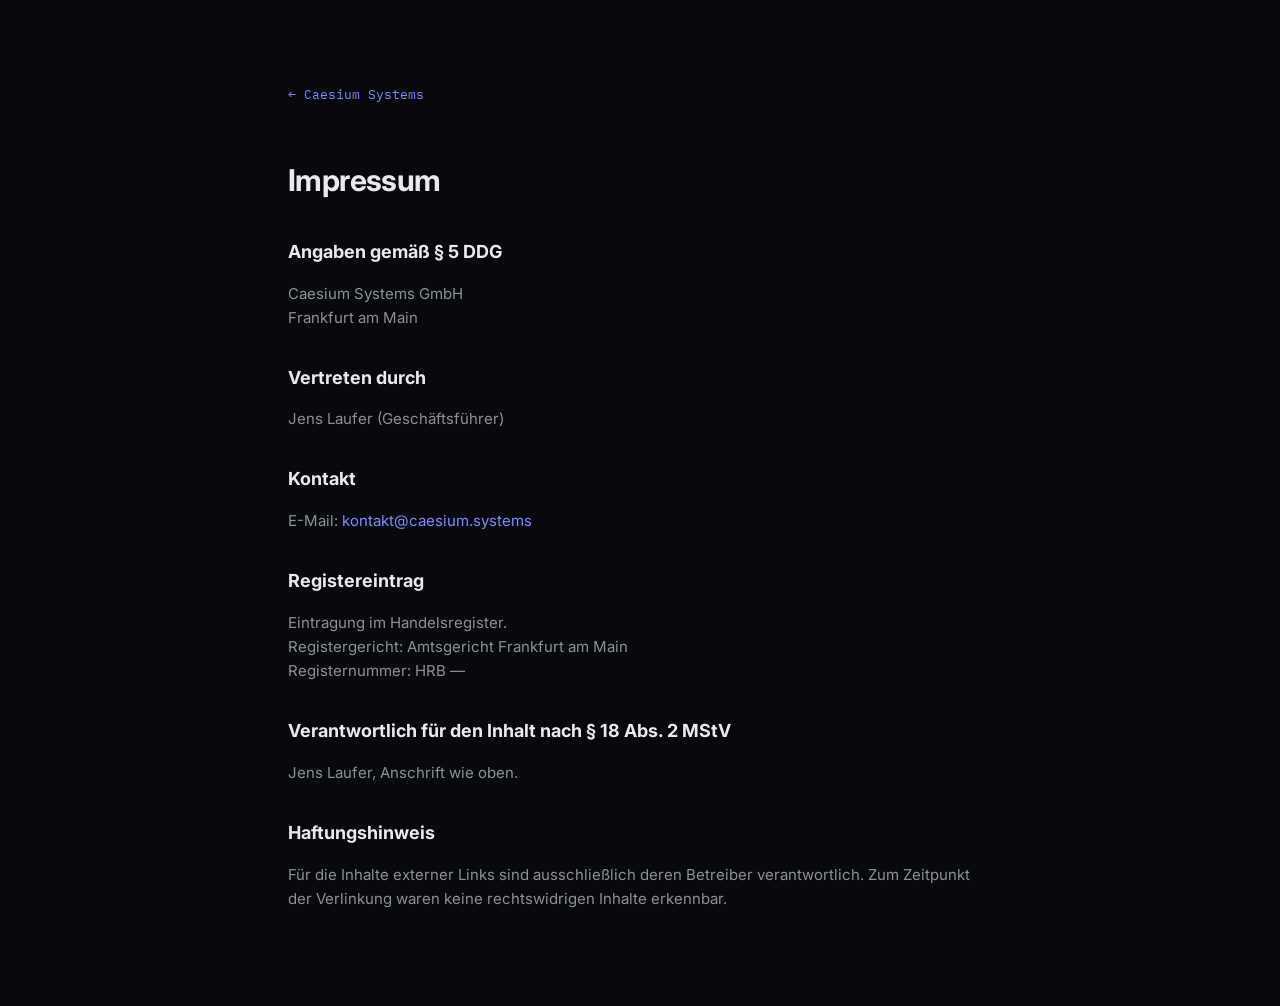
==== impressum.html @ a2c6681a "Caesium Systems — company site (static, GitHub Pages)" ====
<!doctype html>
<html lang="de">
<head>
<meta charset="utf-8">
<meta name="viewport" content="width=device-width, initial-scale=1">
<title>Impressum — Caesium Systems</title>
<meta name="robots" content="noindex">
<link rel="preconnect" href="https://fonts.googleapis.com">
<link rel="preconnect" href="https://fonts.gstatic.com" crossorigin>
<link href="https://fonts.googleapis.com/css2?family=Inter:wght@400;500;600&family=IBM+Plex+Mono:wght@400;500&display=swap" rel="stylesheet">
<link rel="stylesheet" href="styles.css">
</head>
<body>
<div class="legal">
  <a class="back" href="index.html">← Caesium Systems</a>
  <h1>Impressum</h1>

  <h2>Angaben gemäß § 5 DDG</h2>
  <p>
    Caesium Systems GmbH<br>
    <!-- TODO Jens: Straße & Hausnummer eintragen, falls die Seite öffentlich „echt“ wirken soll -->
    Frankfurt am Main
  </p>

  <h2>Vertreten durch</h2>
  <p>Jens Laufer (Geschäftsführer)</p>

  <h2>Kontakt</h2>
  <p>E-Mail: <a href="mailto:kontakt@caesium.systems">kontakt@caesium.systems</a></p>

  <h2>Registereintrag</h2>
  <p>
    Eintragung im Handelsregister.<br>
    Registergericht: Amtsgericht Frankfurt am Main<br>
    <!-- TODO Jens: echte HRB-Nummer & USt-IdNr. eintragen, falls gewünscht -->
    Registernummer: HRB —
  </p>

  <h2>Verantwortlich für den Inhalt nach § 18 Abs. 2 MStV</h2>
  <p>Jens Laufer, Anschrift wie oben.</p>

  <h2>Haftungshinweis</h2>
  <p>Für die Inhalte externer Links sind ausschließlich deren Betreiber verantwortlich. Zum Zeitpunkt der Verlinkung waren keine rechtswidrigen Inhalte erkennbar.</p>
</div>
</body>
</html>
---- styles.css ----
/* Caesium Systems — precision-engineering aesthetic
   Near-black canvas, hairline structure, one cold spectral accent (caesium blue-violet ~455nm). */

:root {
  --bg:        #08090c;
  --bg-soft:   #0d0f14;
  --panel:     #0f1218;
  --line:      #1c2029;
  --line-soft: #14171d;
  --text:      #e8eaef;
  --muted:     #8a909c;
  --faint:     #565d6b;
  --accent:    #7c8cff;   /* caesium emission, blue-violet */
  --accent-dim:#3a4a8c;
  --good:      #4fd1b5;
  --mono: "IBM Plex Mono", ui-monospace, "SF Mono", Menlo, monospace;
  --sans: "Inter", -apple-system, BlinkMacSystemFont, "Segoe UI", sans-serif;
  --maxw: 1180px;
}

* { box-sizing: border-box; }
html { scroll-behavior: smooth; }
body {
  margin: 0;
  background: var(--bg);
  color: var(--text);
  font-family: var(--sans);
  font-size: 17px;
  line-height: 1.6;
  -webkit-font-smoothing: antialiased;
  text-rendering: optimizeLegibility;
}
body::selection, ::selection { background: var(--accent); color: #08090c; }

a { color: inherit; text-decoration: none; }
.wrap { max-width: var(--maxw); margin: 0 auto; padding: 0 28px; }

.mono { font-family: var(--mono); }
.tag {
  font-family: var(--mono);
  font-size: 11.5px;
  letter-spacing: 0.18em;
  text-transform: uppercase;
  color: var(--accent);
}
.muted { color: var(--muted); }

/* ── Topbar ─────────────────────────────────────────── */
header.top {
  position: sticky; top: 0; z-index: 50;
  background: rgba(8,9,12,0.78);
  backdrop-filter: blur(12px);
  border-bottom: 1px solid var(--line-soft);
}
.top .wrap { display: flex; align-items: center; gap: 32px; height: 64px; }
.brand { display: flex; align-items: center; gap: 11px; font-weight: 600; letter-spacing: 0.02em; }
.brand .dot {
  width: 9px; height: 9px; border-radius: 50%;
  background: var(--accent);
  box-shadow: 0 0 0 3px rgba(124,140,255,0.16), 0 0 14px 1px rgba(124,140,255,0.7);
}
.brand b { font-weight: 600; font-size: 16px; letter-spacing: 0.06em; }
nav.main { display: flex; gap: 26px; margin-left: auto; align-items: center; }
nav.main a { font-size: 14px; color: var(--muted); transition: color .18s; }
nav.main a:hover { color: var(--text); }
.clock {
  font-family: var(--mono); font-size: 12px; color: var(--faint);
  border-left: 1px solid var(--line); padding-left: 18px; min-width: 158px;
  letter-spacing: 0.02em;
}
.clock b { color: var(--accent); font-weight: 400; }
@media (max-width: 820px){ nav.main, .clock { display:none; } }

/* ── Hero ───────────────────────────────────────────── */
.hero { position: relative; padding: 104px 0 88px; border-bottom: 1px solid var(--line-soft); overflow: hidden; }
.hero::before {
  content:""; position:absolute; inset:0;
  background:
    radial-gradient(620px 320px at 78% -8%, rgba(124,140,255,0.10), transparent 70%),
    linear-gradient(transparent 31px, var(--line-soft) 32px) 0 0 / 100% 32px;
  -webkit-mask-image: linear-gradient(#000, transparent 78%);
          mask-image: linear-gradient(#000, transparent 78%);
  opacity:.5; pointer-events:none;
}
.hero .wrap { position: relative; }
.hero h1 {
  font-size: clamp(34px, 5.4vw, 64px);
  line-height: 1.04; letter-spacing: -0.025em; font-weight: 600;
  margin: 22px 0 0; max-width: 16ch;
}
.hero h1 em { font-style: normal; color: var(--accent); }
.hero .lede { margin: 26px 0 0; max-width: 56ch; font-size: 19px; color: var(--muted); }
.hero .cta { margin-top: 38px; display: flex; gap: 14px; flex-wrap: wrap; }
.btn {
  display: inline-flex; align-items: center; gap: 9px;
  font-size: 14.5px; font-weight: 500; padding: 12px 20px;
  border: 1px solid var(--line); border-radius: 2px; color: var(--text);
  transition: border-color .18s, background .18s, color .18s;
}
.btn.primary { background: var(--accent); color: #07080b; border-color: var(--accent); font-weight: 600; }
.btn.primary:hover { background: #95a2ff; border-color: #95a2ff; }
.btn:hover { border-color: var(--accent-dim); }
.btn .arr { font-family: var(--mono); }

.specstrip {
  margin-top: 64px; display: grid; grid-template-columns: repeat(4, 1fr);
  border: 1px solid var(--line); border-radius: 3px; overflow: hidden;
  background: var(--bg-soft);
}
.specstrip div { padding: 20px 22px; border-right: 1px solid var(--line); }
.specstrip div:last-child { border-right: 0; }
.specstrip .v { font-family: var(--mono); font-size: 25px; color: var(--text); letter-spacing: -0.01em; }
.specstrip .v small { color: var(--accent); font-size: 15px; }
.specstrip .k { margin-top: 6px; font-size: 12.5px; color: var(--faint); letter-spacing: 0.03em; }
@media (max-width: 720px){ .specstrip { grid-template-columns: 1fr 1fr; } .specstrip div:nth-child(2){border-right:0;} }

/* ── Sections ───────────────────────────────────────── */
section { padding: 92px 0; border-bottom: 1px solid var(--line-soft); }
.shead { display: flex; align-items: baseline; gap: 18px; margin-bottom: 14px; }
.shead .no { font-family: var(--mono); font-size: 12px; color: var(--accent-dim); }
section h2 {
  font-size: clamp(26px, 3.2vw, 38px); font-weight: 600; letter-spacing: -0.02em;
  margin: 6px 0 0; max-width: 22ch;
}
section .intro { color: var(--muted); max-width: 60ch; margin: 18px 0 0; font-size: 18px; }

/* Capabilities */
.caps { margin-top: 52px; display: grid; grid-template-columns: repeat(2, 1fr); gap: 1px; background: var(--line); border: 1px solid var(--line); border-radius: 3px; overflow: hidden; }
.cap { background: var(--panel); padding: 34px 32px; transition: background .2s; }
.cap:hover { background: #12161d; }
.cap .ix { font-family: var(--mono); font-size: 12px; color: var(--accent); letter-spacing: 0.1em; }
.cap h3 { font-size: 20px; font-weight: 600; margin: 14px 0 10px; letter-spacing: -0.01em; }
.cap p { color: var(--muted); margin: 0; font-size: 15.5px; }
.cap ul { list-style: none; padding: 0; margin: 18px 0 0; }
.cap li { font-family: var(--mono); font-size: 12.5px; color: var(--faint); padding: 6px 0; border-top: 1px solid var(--line-soft); }
.cap li::before { content: "› "; color: var(--accent-dim); }
@media (max-width: 760px){ .caps { grid-template-columns: 1fr; } }

/* Approach */
.steps { margin-top: 48px; display: grid; grid-template-columns: repeat(3, 1fr); gap: 26px; }
.step { border-top: 2px solid var(--accent-dim); padding-top: 20px; }
.step .n { font-family: var(--mono); font-size: 12px; color: var(--accent); }
.step h4 { font-size: 18px; margin: 10px 0 8px; font-weight: 600; }
.step p { color: var(--muted); font-size: 15px; margin: 0; }
@media (max-width: 760px){ .steps { grid-template-columns: 1fr; } }

/* References */
.refs { margin-top: 48px; display: flex; flex-direction: column; }
.ref {
  display: grid; grid-template-columns: 1fr auto; gap: 24px; align-items: center;
  padding: 28px 0; border-top: 1px solid var(--line);
}
.ref:last-child { border-bottom: 1px solid var(--line); }
.ref .who { font-size: 18px; font-weight: 500; }
.ref .what { color: var(--muted); font-size: 15px; margin-top: 5px; max-width: 62ch; }
.ref .metric { font-family: var(--mono); text-align: right; white-space: nowrap; }
.ref .metric b { display:block; font-size: 23px; color: var(--good); font-weight: 400; }
.ref .metric span { font-size: 11.5px; color: var(--faint); letter-spacing: 0.04em; }
@media (max-width: 640px){ .ref { grid-template-columns: 1fr; } .ref .metric { text-align: left; } }

/* Founder / team */
.team { margin-top: 50px; display: grid; grid-template-columns: 1.1fr 1fr; gap: 56px; align-items: start; }
.team .bio p { color: var(--muted); }
.team .bio p.lead { color: var(--text); font-size: 18px; }
.person { border: 1px solid var(--line); border-radius: 3px; background: var(--bg-soft); padding: 28px; }
.person .mark { width: 46px; height: 46px; border-radius: 50%; background: radial-gradient(circle at 35% 30%, #aeb8ff, var(--accent) 45%, #2a306b); box-shadow: 0 0 22px rgba(124,140,255,0.35); }
.person h4 { margin: 18px 0 2px; font-size: 18px; }
.person .role { font-family: var(--mono); font-size: 12.5px; color: var(--accent); }
.person p { color: var(--muted); font-size: 14.5px; margin: 14px 0 0; }
@media (max-width: 760px){ .team { grid-template-columns: 1fr; gap: 32px; } }

/* Contact */
#kontakt { background: var(--bg-soft); }
.contact { display: grid; grid-template-columns: 1fr 1fr; gap: 40px; align-items: end; }
.contact .big { font-size: clamp(24px, 3vw, 34px); font-weight: 600; letter-spacing: -0.02em; max-width: 18ch; }
.contact .lines { font-family: var(--mono); font-size: 14px; color: var(--muted); }
.contact .lines a { color: var(--text); border-bottom: 1px solid var(--accent-dim); }
.contact .lines div { padding: 7px 0; }
@media (max-width: 720px){ .contact { grid-template-columns: 1fr; gap: 24px; } }

/* Footer */
footer.foot { padding: 40px 0; color: var(--faint); font-size: 13px; }
footer.foot .wrap { display: flex; gap: 22px; align-items: center; flex-wrap: wrap; }
footer.foot a { color: var(--muted); }
footer.foot a:hover { color: var(--text); }
footer.foot .sp { margin-left: auto; }

/* Legal pages */
.legal { max-width: 760px; margin: 0 auto; padding: 80px 28px; }
.legal h1 { font-size: 30px; letter-spacing: -0.02em; }
.legal h2 { font-size: 18px; margin-top: 34px; }
.legal p, .legal li { color: var(--muted); font-size: 15px; }
.legal a { color: var(--accent); }
.back { font-family: var(--mono); font-size: 13px; color: var(--muted); display:inline-block; margin-bottom: 30px; }
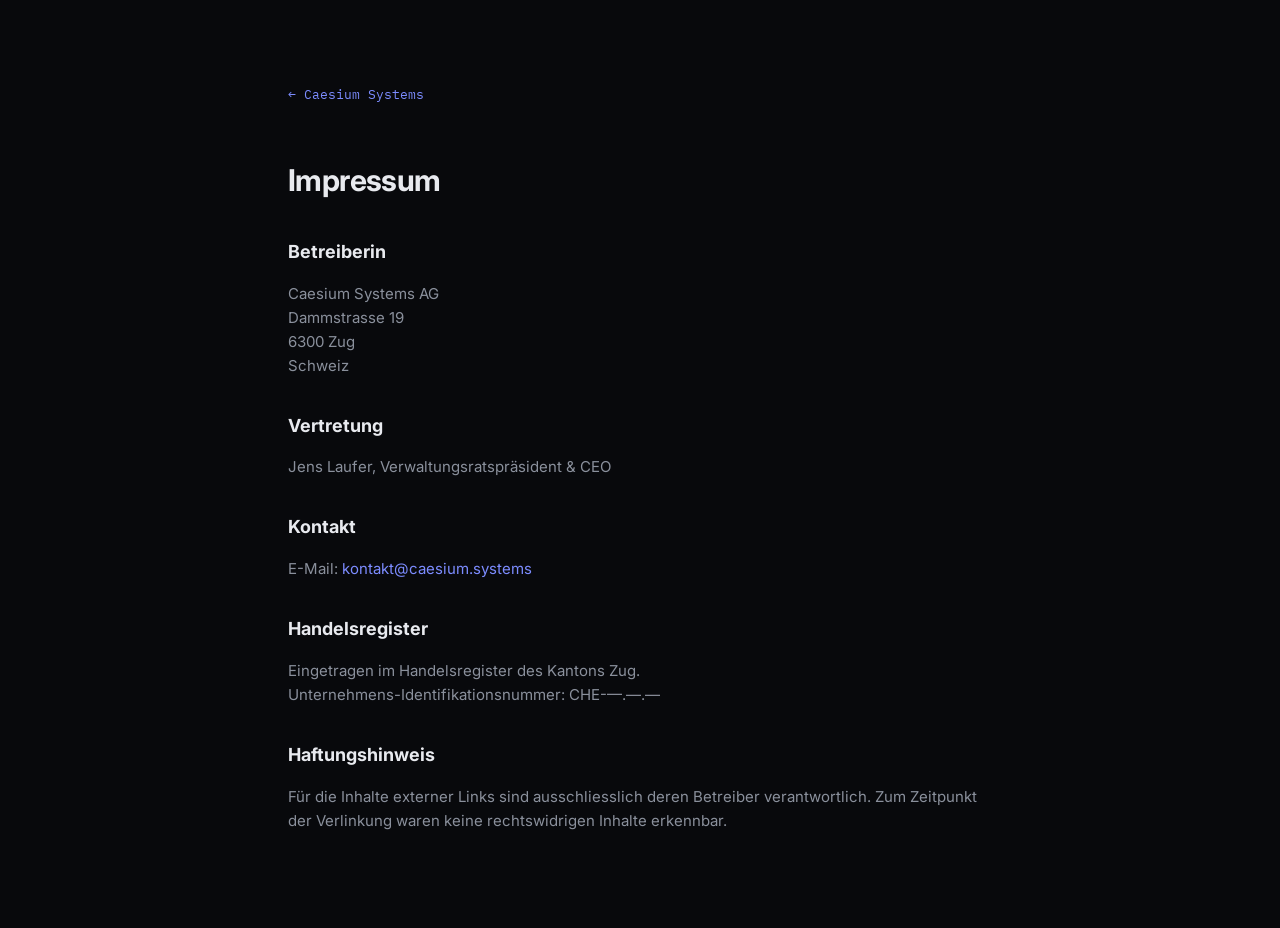
==== commit 981beaad: "Relocate HQ to Zug (Swiss AG), remote-first team" ====
--- a/impressum.html
+++ b/impressum.html
@@ -15,32 +15,29 @@
   <a class="back" href="index.html">← Caesium Systems</a>
   <h1>Impressum</h1>
 
-  <h2>Angaben gemäß § 5 DDG</h2>
+  <h2>Betreiberin</h2>
   <p>
-    Caesium Systems GmbH<br>
-    <!-- TODO Jens: Straße & Hausnummer eintragen, falls die Seite öffentlich „echt“ wirken soll -->
-    Frankfurt am Main
+    Caesium Systems AG<br>
+    Dammstrasse 19<br>
+    6300 Zug<br>
+    Schweiz
   </p>
 
-  <h2>Vertreten durch</h2>
-  <p>Jens Laufer (Geschäftsführer)</p>
+  <h2>Vertretung</h2>
+  <p>Jens Laufer, Verwaltungsratspräsident &amp; CEO</p>
 
   <h2>Kontakt</h2>
   <p>E-Mail: <a href="mailto:kontakt@caesium.systems">kontakt@caesium.systems</a></p>
 
-  <h2>Registereintrag</h2>
+  <h2>Handelsregister</h2>
   <p>
-    Eintragung im Handelsregister.<br>
-    Registergericht: Amtsgericht Frankfurt am Main<br>
-    <!-- TODO Jens: echte HRB-Nummer & USt-IdNr. eintragen, falls gewünscht -->
-    Registernummer: HRB —
+    Eingetragen im Handelsregister des Kantons Zug.<br>
+    <!-- TODO Jens: echte UID/CHE-Nummer eintragen, falls die Seite voll „echt“ wirken soll -->
+    Unternehmens-Identifikationsnummer: CHE-—.—.—
   </p>
 
-  <h2>Verantwortlich für den Inhalt nach § 18 Abs. 2 MStV</h2>
-  <p>Jens Laufer, Anschrift wie oben.</p>
-
   <h2>Haftungshinweis</h2>
-  <p>Für die Inhalte externer Links sind ausschließlich deren Betreiber verantwortlich. Zum Zeitpunkt der Verlinkung waren keine rechtswidrigen Inhalte erkennbar.</p>
+  <p>Für die Inhalte externer Links sind ausschliesslich deren Betreiber verantwortlich. Zum Zeitpunkt der Verlinkung waren keine rechtswidrigen Inhalte erkennbar.</p>
 </div>
 </body>
 </html>
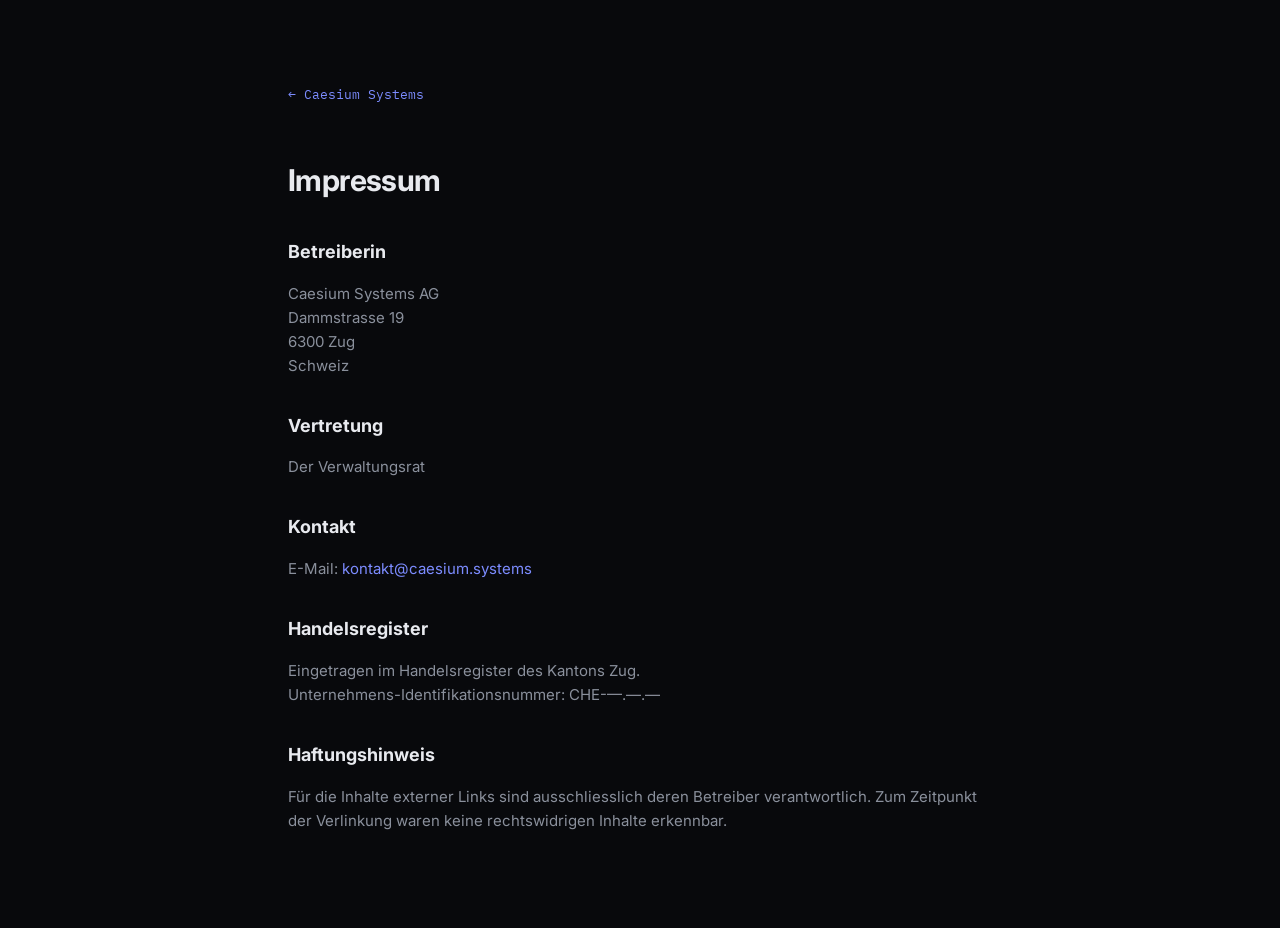
==== commit 8aaf0e68: "Pivot to KI-Assurance (AI-Audit); remove founder name; keep Zug AG Co-Authored-By: Claude Opus 4.8 (" ====
--- a/impressum.html
+++ b/impressum.html
@@ -24,7 +24,7 @@
   </p>
 
   <h2>Vertretung</h2>
-  <p>Jens Laufer, Verwaltungsratspräsident &amp; CEO</p>
+  <p>Der Verwaltungsrat</p>
 
   <h2>Kontakt</h2>
   <p>E-Mail: <a href="mailto:kontakt@caesium.systems">kontakt@caesium.systems</a></p>
